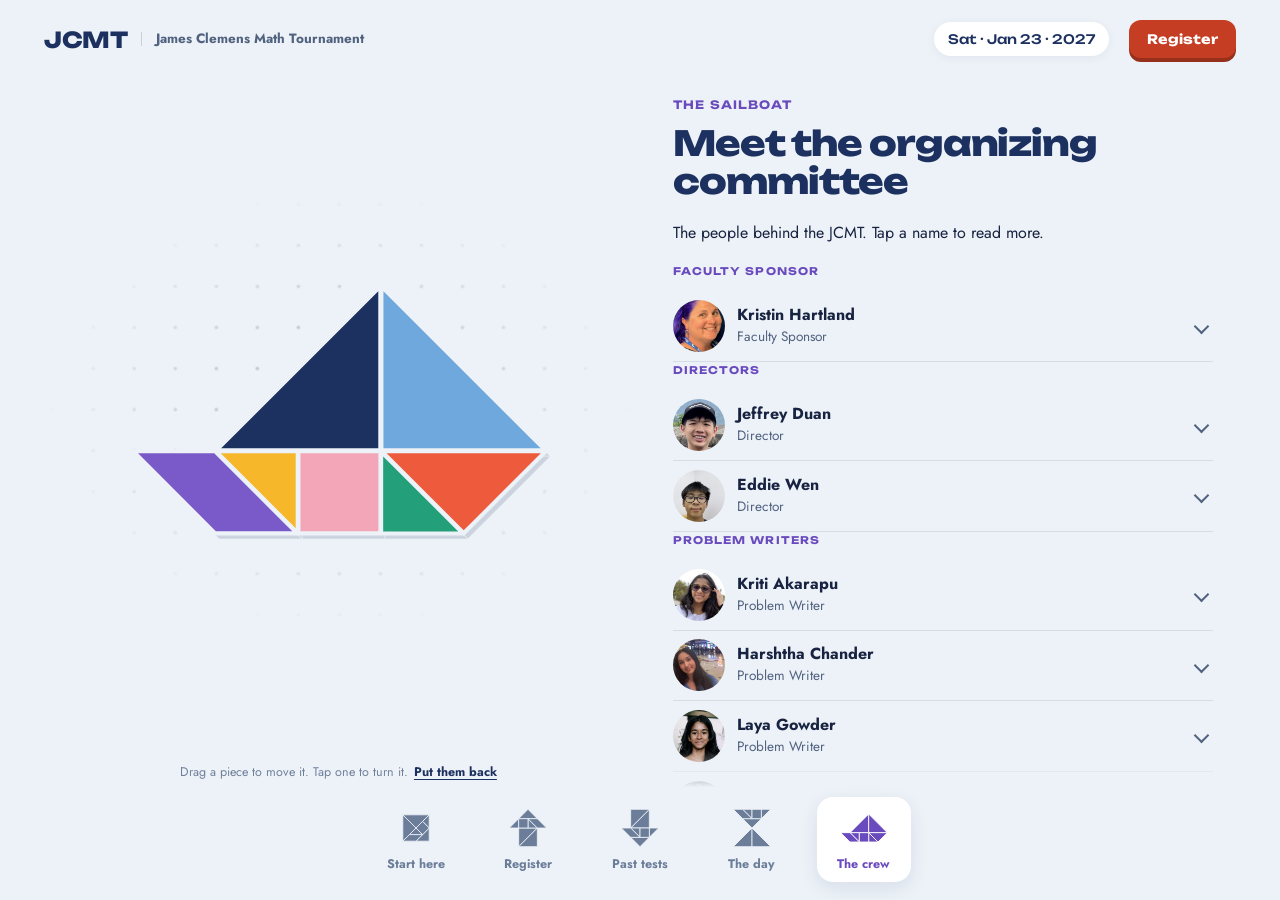
==== committee/index.html @ e437a55c "Give every page a real URL, and add robots, sitemap and a touch icon Register, Past tests, The day a" ====
<!doctype html>
<html lang="en" data-page="committee" style="--acc:#6A4BBE">
<head>
<meta charset="utf-8">
<meta name="viewport" content="width=device-width, initial-scale=1">
<title>Meet the organizing committee · James Clemens Math Tournament</title>
<meta name="description" content="Meet the students who organize the James Clemens Math Tournament, held Saturday, January 23, 2027 at James Clemens High School in Madison, Alabama.">
<meta property="og:title" content="Meet the organizing committee · James Clemens Math Tournament">
<meta property="og:description" content="Meet the students who organize the James Clemens Math Tournament, held Saturday, January 23, 2027 at James Clemens High School in Madison, Alabama.">
<meta property="og:type" content="website">
<meta property="og:url" content="https://jcmathtournament.org/committee/">
<link rel="canonical" href="https://jcmathtournament.org/committee/">
<meta property="og:image" content="https://jcmathtournament.org/social-preview.png">
<meta property="og:image:width" content="1200">
<meta property="og:image:height" content="630">
<meta property="og:image:alt" content="James Clemens Math Tournament with a tangram square">
<meta name="twitter:card" content="summary_large_image">
<meta name="theme-color" content="#EDF2F8">
<link rel="icon" href="/favicon.svg" type="image/svg+xml">
<link rel="apple-touch-icon" href="/apple-touch-icon.png">
<link rel="preconnect" href="https://fonts.googleapis.com">
<link rel="preconnect" href="https://fonts.gstatic.com" crossorigin>
<link rel="stylesheet" href="/theme.css">

<link rel="stylesheet" href="/site.css">
<script>
/* The opening animation plays on an empty screen, so the page content has to be hidden before the
   first paint. The class is set here rather than in the stylesheet — with scripting off it is never
   added and everything stays visible. Only the home page plays it, and not for reduced motion or a
   repeat visit in the same session. */
(function () {
  try {
    // Addresses shared before the site had real pages (/index.html#register) go to the real page.
    var slug = location.hash.slice(1);
    if (slug && slug !== 'home' && ['register', 'past-tests', 'schedule', 'committee'].indexOf(slug) >= 0) {
      location.replace('/' + slug + '/');
      return;
    }
    if (document.documentElement.dataset.page !== 'home') return;   // only the home page plays it
    if (matchMedia('(prefers-reduced-motion: reduce)').matches) return;
    if (sessionStorage.getItem('jcmt-intro-seen')) return;
    document.documentElement.classList.add('intro');
    // Safety net: if app.js never runs, or throws partway, don't leave the page blank.
    setTimeout(function () { document.documentElement.classList.remove('intro'); }, 3500);
  } catch (e) {}
})();
</script>
</head>
<body data-fig="boat" data-shape="a sailboat">

<div class="app">
  <header class="top">
    <a class="brand" href="/"><span>JCMT</span><small>James Clemens Math Tournament</small></a>
    <div class="when">Sat · Jan 23 · 2027</div>
    <a class="reg" href="/register/">Register</a>
  </header>
  <main class="main">
    <div class="stage">
      <svg viewBox="-3.6 -2.75 7.2 5.5" role="img" aria-label="Seven tangram pieces">
        <defs>
          <pattern id="dots" x="-.25" y="-.25" width=".5" height=".5" patternUnits="userSpaceOnUse"><circle cx=".25" cy=".25" r=".022" fill="#1D3160" opacity=".22"/></pattern>
          <radialGradient id="fade"><stop offset=".35" stop-color="#fff"/><stop offset="1" stop-color="#fff" stop-opacity="0"/></radialGradient>
          <mask id="dotmask"><rect x="-3.6" y="-2.75" width="7.2" height="5.5" fill="url(#fade)"/></mask>
        </defs>
        <rect class="dotbg" x="-3.6" y="-2.75" width="7.2" height="5.5" fill="url(#dots)" mask="url(#dotmask)"/>
        <g id="shadows"></g>
        <g id="pieces"></g>
      </svg>
      <p class="tip">Drag a piece to move it. Tap one to turn it. <button type="button" class="fix">Put them back</button></p>
    </div>
    <div class="copy"><div class="copy-in">
      <p class="kick">The sailboat</p>
      <h1>Meet the organizing committee</h1>
      <div class="sx">
<p>The people behind the JCMT. Tap a name to read more.</p>
<p class="group">Faculty sponsor</p><details class="person"><summary><img src="/img/kristin-hartland.jpg" alt="" width="52" height="52" loading="lazy"><span><b>Kristin Hartland</b><span class="role">Faculty Sponsor</span></span></summary><ul><li>PhD in Mathematics Education - MTSU</li><li>Masters in Mathematics- UMASS Lowell</li><li>Bachelor in Science in Mathematics, Minors in Physics & Secondary Education - UTEP</li><li>Avid Bowler for 26+ years, National Competitor</li><li>JCHS Head Bowling Coach</li><li>2 Children, 1 at James Clemens HS and 1 at Liberty MS</li></ul></details><p class="group">Directors</p><details class="person"><summary><img src="/img/jeffrey-duan.jpg" alt="" width="52" height="52" loading="lazy"><span><b>Jeffrey Duan</b><span class="role">Director</span></span></summary><ul><li>Sophomore at James Clemens High School</li><li>Enjoys playing piano</li><li>1-time American Invitational Mathematics Examination qualifier</li><li>1-time National MATHCOUNTS qualifier</li></ul></details><details class="person"><summary><img src="/img/eddie-wen.jpg" alt="" width="52" height="52" loading="lazy"><span><b>Eddie Wen</b><span class="role">Director</span></span></summary><ul><li>Sophomore at James Clemens High School</li><li>Enjoys watching anime and playing anime music</li><li>Has participated in math tournaments since 3rd grade</li><li>2x Alabama State MATHCOUNTS Participant</li><li>Avid tennis player for 4-5 years and varsity State qualifier</li></ul></details><p class="group">Problem writers</p><details class="person"><summary><img src="/img/kriti-akarapu.jpg" alt="" width="52" height="52" loading="lazy"><span><b>Kriti Akarapu</b><span class="role">Problem Writer</span></span></summary><ul><li>Freshman at James Clemens High School</li><li>Has participated in math tournaments since 3rd grade</li><li>2x Alabama State MATHCOUNTS Participant</li><li>Enjoys music and singing</li><li>Loves reading, anime, dancing, goofing around, and watching movies</li></ul></details><details class="person"><summary><img src="/img/harshtha-chander.jpg" alt="" width="52" height="52" loading="lazy"><span><b>Harshtha Chander</b><span class="role">Problem Writer</span></span></summary><ul><li>Sophomore at James Clemens High School</li><li>Has participated in math tournaments since 3rd grade</li><li>2024 AMC 8 Honor Roll</li><li>2025 Alabama Statewide Math Contest 1st Place in Geometry</li><li>Avid Indian Classical Dancer for around 6 years</li><li>Enjoys reading and listening to music</li></ul></details><details class="person"><summary><img src="/img/laya-gowder.jpg" alt="" width="52" height="52" loading="lazy"><span><b>Laya Gowder</b><span class="role">Problem Writer</span></span></summary><ul><li>Sophomore at James Clemens High School</li><li>Participated in Math Tournaments since 3rd grade</li><li>Avid dancer for more than 10 years</li><li>Loves art and fashion</li><li>2024 James Clemens Math Tournament 4th Place</li><li>James Clemens Math Tournament Member for 2 years</li></ul></details><details class="person"><summary><img src="/img/heidi-leonard.jpg" alt="" width="52" height="52" loading="lazy"><span><b>Heidi Leonard</b><span class="role">Problem Writer</span></span></summary><ul><li>Sophomore at James Clemens High School</li><li>Has participated in math tournaments since 8th grade</li><li>She loves reading, snow skiing, travel, and biology</li><li>Placed in local math competitions as both a middle and high school student</li></ul></details><details class="person"><summary><img src="/img/jonah-yang.jpg" alt="" width="52" height="52" loading="lazy"><span><b>Jonah Yang</b><span class="role">Problem Writer</span></span></summary><ul><li>Sophomore at James Clemens High School</li><li>1x Alabama State MATHCOUNTS qualifier</li><li>Likes math, computer science, anime, and tennis</li><li>Has been playing piano for 8 years</li></ul></details><p class="group">Alumni</p><details class="person"><summary><img src="/img/erik-wu.jpg" alt="" width="52" height="52" loading="lazy"><span><b>Erik Wu</b><span class="role">Founder</span></span></summary><ul><li>Stanford Class of 2029</li><li>Participated in Math Tournaments since 2nd grade</li><li>Avid Tennis Player for around 2 - 3 years</li><li>Loves playing piano and Korean pop music</li><li>3x American Invitational Mathematics Examination Qualifier</li><li>3rd Place Alabama Statewide High School Math Competition</li></ul></details><details class="person"><summary><img src="/img/neyan-sezhian.jpg" alt="" width="52" height="52" loading="lazy"><span><b>Neyan Sezhian</b><span class="role">Co-Founder</span></span></summary><ul><li>Cornell Class of 2029</li><li>Participated in Math Tournaments since 1st grade</li><li>Avid Golf Player for around 6 years</li><li>Loves playing piano and going to the gym</li><li>2x American Invitational Mathematics Examination Qualifier</li><li>Nickname is Nyan, the flying toaster pastry cat</li></ul></details><details class="person"><summary><img src="/img/vineet-vadrevu.jpg" alt="" width="52" height="52" loading="lazy"><span><b>Vineet Vadrevu</b><span class="role">Former Problem Writer</span></span></summary><ul><li>Junior at James Clemens High School</li><li>3 years of competitive math team experience</li><li>5 years of experience playing flute</li><li>Enjoys playing Badminton</li><li>AMC 10 Participant and 2 year Beast Academy instructor</li></ul></details></div>
    </div></div>
  </main>
  <nav class="nav" aria-label="Pages">
    <a href="/" data-fig="square"><span>Start here</span></a>
    <a href="/register/" data-fig="house"><span>Register</span></a>
    <a href="/past-tests/" data-fig="arrow"><span>Past tests</span></a>
    <a href="/schedule/" data-fig="hourglass"><span>The day</span></a>
    <a href="/committee/" data-fig="boat" aria-current="page"><span>The crew</span></a>
  </nav>
</div>

<script src="/tangram.js"></script>
<script src="/app.js"></script>
</body>
</html>
---- theme.css ----
/* Shared design tokens for index.html and 404.html.
   Change a font family or a colour here, not in the pages. */

@import url("https://fonts.googleapis.com/css2?family=Jost:wght@400;700&family=Unbounded:wght@500;700;800&display=swap");

:root{
  --navy:#1D3160; --ink:#172340; --paper:#EDF2F8; --soft:#51627f;
  --tomato:#C53D22; --tomato-lip:#96301A;
  --font-display:"Unbounded",sans-serif;
  --font-body:"Jost",ui-sans-serif,system-ui,sans-serif;
}
---- site.css ----
/* Palette, fonts and the font stacks live in theme.css. */
*{box-sizing:border-box}
[hidden]{display:none!important}
html,body{height:100%}
body{margin:0;background:var(--paper);color:var(--ink);font-family:var(--font-body);-webkit-font-smoothing:antialiased;overflow:hidden}
a{color:inherit}
:focus-visible{outline:3px solid #F6B72B;outline-offset:3px;border-radius:4px}

/* ---------- frame ---------- */
.app{height:100%;display:grid;grid-template-rows:auto minmax(0,1fr) auto}
.top{display:flex;align-items:center;gap:20px;padding:20px clamp(16px,4vw,44px) 4px}
.brand{margin:0;font-family:var(--font-display);font-weight:800;font-size:22px;color:var(--navy);display:flex;align-items:center;gap:14px;letter-spacing:-.02em;text-decoration:none}
.brand small{font-family:var(--font-body);font-weight:700;font-size:13.5px;color:var(--soft);letter-spacing:0;padding-left:14px;border-left:1.5px solid rgba(29,49,96,.18);line-height:1.1}
.when{margin-left:auto;font-family:var(--font-display);font-weight:500;font-size:13px;color:var(--navy);white-space:nowrap;padding:9px 14px;border-radius:999px;background:#fff;box-shadow:0 2px 10px rgba(29,49,96,.06)}
.reg{font-family:var(--font-display);font-weight:700;font-size:13px;background:var(--tomato);color:#fff;text-decoration:none;padding:11px 18px;border-radius:12px;box-shadow:0 4px 0 var(--tomato-lip);transition:transform .15s,box-shadow .15s;white-space:nowrap}
.reg:hover{transform:translateY(-2px);box-shadow:0 6px 0 var(--tomato-lip)}
.reg:active{transform:translateY(3px);box-shadow:0 1px 0 var(--tomato-lip)}

.main{display:grid;grid-template-columns:minmax(0,1.05fr) minmax(0,1fr);gap:clamp(16px,3vw,48px);padding-inline:clamp(16px,4vw,44px);min-height:0}
.stage{position:relative;min-height:0}
.stage svg{position:absolute;inset:0 0 30px 0;width:100%;height:calc(100% - 30px);overflow:visible;touch-action:none}
.pc{cursor:grab;stroke:var(--paper);stroke-width:.05;stroke-linejoin:round}
.pc:active{cursor:grabbing}
.shp{fill:rgba(29,49,96,.16)}
.tip{position:absolute;bottom:6px;left:0;right:0;text-align:center;font-size:12.5px;color:#6f809b;margin:0}
.tip button{font:inherit;border:0;background:none;color:var(--navy);font-weight:700;text-decoration:underline;text-underline-offset:3px;cursor:pointer;padding:0 2px}

/* copy column scrolls on its own so the art stays put */
.copy{min-height:0;overflow-y:auto;display:flex;flex-direction:column;container-type:inline-size;scrollbar-width:thin;scrollbar-color:#c3cedd transparent;
  -webkit-mask-image:linear-gradient(to bottom,transparent 0,#000 28px,#000 calc(100% - 36px),transparent 100%);mask-image:linear-gradient(to bottom,transparent 0,#000 28px,#000 calc(100% - 36px),transparent 100%)}
.copy-in{margin-block:auto;padding-block:36px 48px;max-width:540px;font-size:16px}
/* The opening animation runs against an empty screen: the frame, the copy and the stage's dotted
   backdrop stay hidden until the pieces are in place. Gated on a class that only JavaScript adds,
   and done with opacity so nothing reflows while the intro is measuring. When the class goes the
   frame fades back in; the copy is left to revealCopy(), the same staggered reveal a page change
   uses, so arriving either way looks the same. Only the frame fades, hence the short list. */
html.intro .top,html.intro .nav,html.intro .tip,html.intro .copy,html.intro .dotbg{opacity:0;pointer-events:none}
.top,.nav,.tip,.dotbg{transition:opacity .5s ease}
.kick{font-family:var(--font-display);font-size:11.5px;font-weight:700;letter-spacing:.1em;text-transform:uppercase;color:var(--acc);margin:0}
.copy h1{font-family:var(--font-display);font-weight:800;font-size:clamp(26px,2.7vw,36px);line-height:1.1;margin:12px 0 20px;color:var(--navy);letter-spacing:-.03em;text-wrap:balance}

/* home: a real welcome, not just another page */
.eyebrow{font-family:var(--font-display);font-size:12px;font-weight:700;letter-spacing:.12em;text-transform:uppercase;color:var(--tomato);margin:0}
.copy h1.hero{font-size:clamp(38px,4.3vw,62px);line-height:1.02;letter-spacing:-.04em;margin:14px 0 18px}
.lede{font-size:clamp(17px,1.35vw,19px);line-height:1.55;color:#34466a;margin:0 0 28px;max-width:34em}
.ctas{display:flex;flex-wrap:wrap;gap:12px;margin:0 0 36px}
.cta{font-family:var(--font-display);font-weight:700;font-size:14px;text-decoration:none;padding:14px 22px;border-radius:14px;transition:transform .15s,box-shadow .15s,background .15s}
.cta.go{background:var(--tomato);color:#fff;box-shadow:0 4px 0 var(--tomato-lip)}
.cta.go:hover{transform:translateY(-2px);box-shadow:0 6px 0 var(--tomato-lip)}
.cta.go:active{transform:translateY(3px);box-shadow:0 1px 0 var(--tomato-lip)}
.cta.alt{color:var(--navy);box-shadow:inset 0 0 0 2px var(--navy)}
.cta.alt:hover{background:#fff;transform:translateY(-2px)}
.cta.alt:active{transform:translateY(1px)}
.section{display:flex;align-items:center;gap:14px;font-family:var(--font-display);font-size:12px;font-weight:700;letter-spacing:.12em;text-transform:uppercase;color:var(--navy);margin:48px 0 18px}
.section::after{content:"";flex:1;height:1.5px;background:rgba(29,49,96,.14)}

.nav{display:flex;justify-content:center;gap:clamp(6px,1.4vw,18px);padding:10px 16px 18px;overflow-x:auto;scrollbar-width:none}
.nav a{display:grid;justify-items:center;gap:6px;padding:10px 14px 9px;border-radius:16px;color:#6b7d99;min-width:94px;flex:none;text-decoration:none;transition:background .15s,color .15s,transform .15s}
.nav a:hover{background:#fff;color:var(--navy);transform:translateY(-2px)}
.nav a[aria-current="page"]{background:#fff;color:var(--acc);box-shadow:0 6px 18px rgba(29,49,96,.1)}
.nav svg{width:52px;height:42px}
.nav polygon{fill:currentColor;stroke:var(--paper);stroke-width:.09;stroke-linejoin:round}
.nav a:hover polygon,.nav a[aria-current="page"] polygon{stroke:#fff}
.nav span{font-size:12.5px;font-weight:700}

/* ---------- page content ---------- */
.sx p{margin:0 0 1.05em;line-height:1.65}
.sx a{text-underline-offset:3px}
.sx a[href^="mailto:"]{overflow-wrap:anywhere}
.facts{display:grid;grid-template-columns:1fr 1fr;margin:0;background:#fff;border-radius:18px;box-shadow:0 6px 24px rgba(29,49,96,.07);overflow:hidden}
.facts div{padding:18px 20px}
.facts div:nth-child(odd){border-right:1px solid rgba(29,49,96,.09)}
.facts div:nth-child(-n+2){border-bottom:1px solid rgba(29,49,96,.09)}
.facts dt{font-family:var(--font-display);font-size:10.5px;font-weight:700;letter-spacing:.1em;text-transform:uppercase;color:var(--tomato);margin:0 0 7px}
.facts dd{margin:0;line-height:1.5;font-size:15px}
@container (max-width:400px){
  .facts{grid-template-columns:1fr}
  .facts div:nth-child(odd){border-right:0}
  .facts div:not(:last-child){border-bottom:1px solid rgba(29,49,96,.09)}
}
.fine{font-size:.88em;color:var(--soft);line-height:1.55}
.btn{display:inline-block;text-decoration:none;font-weight:700;padding:.8em 1.3em;border-radius:999px;background:var(--acc);color:#fff!important;transition:transform .15s;margin:.3em 0 1em}
.btn:hover{transform:translateY(-2px)}
.btn:active{transform:scale(.97)}
.steps{margin:0 0 1.2em;padding:0;list-style:none;counter-reset:s;display:grid;gap:.85em}
.steps li{counter-increment:s;display:grid;grid-template-columns:2.1em 1fr;column-gap:.6em;line-height:1.5}
.steps li::before{content:counter(s);grid-row:span 2;width:1.8em;height:1.8em;border-radius:50%;display:grid;place-items:center;font-weight:700;background:var(--acc);color:#fff;font-size:.85em}

.yr{margin:1.6em 0 0}
.yr h2{font-family:var(--font-display);font-weight:800;font-size:20px;color:var(--navy);margin:0 0 .2em;letter-spacing:-.02em}
/* each row: division, then written + team; the columns line up from row to row */
.drow{display:grid;grid-template-columns:auto auto;justify-content:start;align-items:center;gap:.45em 1.6em;padding:.7em 0;border-bottom:1px solid rgba(23,35,64,.1)}
.dn{grid-column:1/-1;font-weight:700}
@container (min-width:470px){.drow{grid-template-columns:8.4em auto auto}.dn{grid-column:auto}}
.grp{display:flex;align-items:center;gap:.35em}
.gl{font-size:.78em;font-weight:700;color:var(--soft);min-width:3.9em}
.grp a{font-size:.84em;font-weight:700;text-decoration:none;padding:.28em .8em;border-radius:999px;border:1.5px solid rgba(23,35,64,.3);transition:background .15s,border-color .15s,transform .15s}
.grp a:hover{border-color:var(--acc);transform:translateY(-1px)}
.grp a.k{background:var(--acc);border-color:var(--acc);color:#fff}

.times{list-style:none;margin:0 0 1.2em;padding:0}
.times li{display:grid;grid-template-columns:6.4em 1fr;gap:.9em;padding:.6em 0;border-bottom:1px solid rgba(23,35,64,.1);line-height:1.45}
.times b{font-variant-numeric:tabular-nums;color:var(--soft);font-weight:700}
.times li.hl b{color:var(--acc)}
.times li.hl span{font-weight:700}
.times small{display:block;font-weight:400;font-size:.86em;color:var(--soft);margin-top:.3em;line-height:1.45}

.group{font-family:var(--font-display);font-size:10.5px;font-weight:700;letter-spacing:.1em;text-transform:uppercase;color:var(--acc);margin:1.4em 0 .4em}
.person{border-bottom:1px solid rgba(23,35,64,.1)}
.person summary{list-style:none;display:grid;grid-template-columns:52px 1fr auto;gap:12px;align-items:center;padding:.55em 0;cursor:pointer;border-radius:10px}
.person summary::-webkit-details-marker{display:none}
.person img{width:52px;height:52px;border-radius:50%;object-fit:cover;display:block;background:#dde5ef}
.person b{display:block;line-height:1.2}
.person .role{font-size:.85em;color:var(--soft)}
.person summary::after{content:"";width:9px;height:9px;border-right:2px solid var(--soft);border-bottom:2px solid var(--soft);transform:rotate(45deg);margin-right:6px;transition:transform .2s}
.person[open] summary::after{transform:rotate(225deg)}
.person summary:hover b{color:var(--acc)}
.person ul{margin:0 0 .9em;padding:0 0 0 64px;list-style:none;display:grid;gap:.3em;font-size:.93em;line-height:1.45}
.person ul li{position:relative;padding-left:1em}
.person ul li::before{content:"";position:absolute;left:0;top:.6em;width:5px;height:5px;border-radius:1px;background:var(--acc);transform:rotate(45deg)}
.person[open] ul{animation:drop .3s ease-out}
@keyframes drop{from{opacity:0;transform:translateY(-6px)}to{opacity:1;transform:none}}

/* ---------- phones ---------- */
@media (max-width:780px){
  body{overflow:auto}
  .app{display:block;height:auto;min-height:100%}
  .main{grid-template-columns:1fr}
  .stage{height:44vh;min-height:270px}
  .copy{overflow:visible;-webkit-mask-image:none;mask-image:none}
  .copy-in{padding-block:8px 28px}
  .copy h1.hero{font-size:clamp(34px,10vw,44px)}
  .ctas{margin-bottom:28px}
  .cta{flex:1 1 auto;text-align:center}
  .section{margin-top:40px}
  .when,.brand small{display:none}
  .top{justify-content:space-between}
  .nav{justify-content:stretch;gap:2px;padding:6px 8px 10px;position:sticky;bottom:0;background:var(--paper);box-shadow:0 -8px 20px rgba(237,242,248,.9)}
  .nav a{min-width:0;flex:1 1 0;padding:8px 2px 6px}
  .nav svg{width:40px;height:34px}
  .nav span{font-size:11px;white-space:nowrap}
}
@media (prefers-reduced-motion:reduce){
  *{transition-duration:.01ms!important;animation:none!important}
}
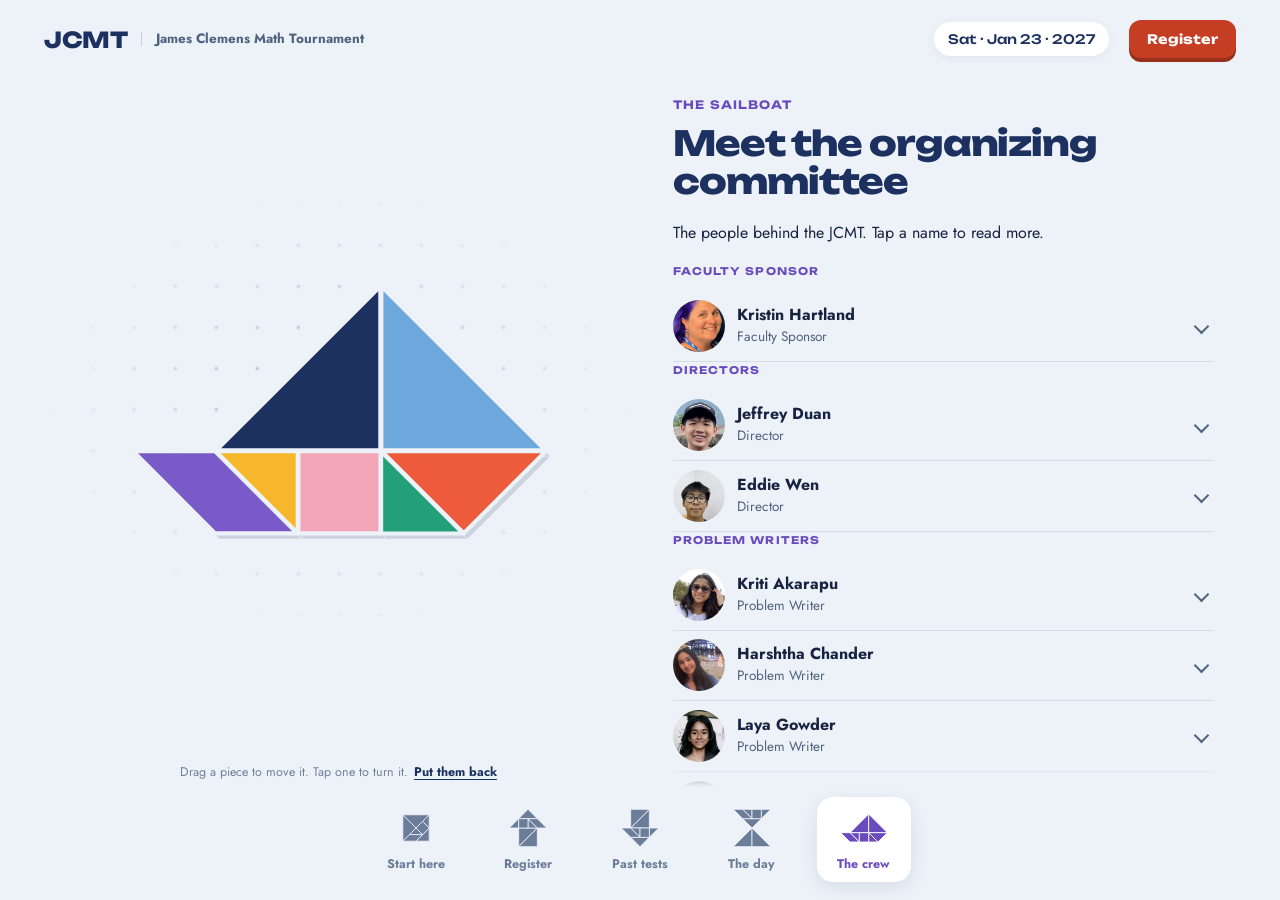
==== commit da63a9ff: "Update icon refs" ====
--- a/committee/index.html
+++ b/committee/index.html
@@ -16,7 +16,8 @@
 <meta property="og:image:alt" content="James Clemens Math Tournament with a tangram square">
 <meta name="twitter:card" content="summary_large_image">
 <meta name="theme-color" content="#EDF2F8">
-<link rel="icon" href="/favicon.svg" type="image/svg+xml">
+<link rel="icon" href="/favicon.ico" sizes="any">
+<link rel="icon" href="/icon.svg" type="image/svg+xml">
 <link rel="apple-touch-icon" href="/apple-touch-icon.png">
 <link rel="preconnect" href="https://fonts.googleapis.com">
 <link rel="preconnect" href="https://fonts.gstatic.com" crossorigin>
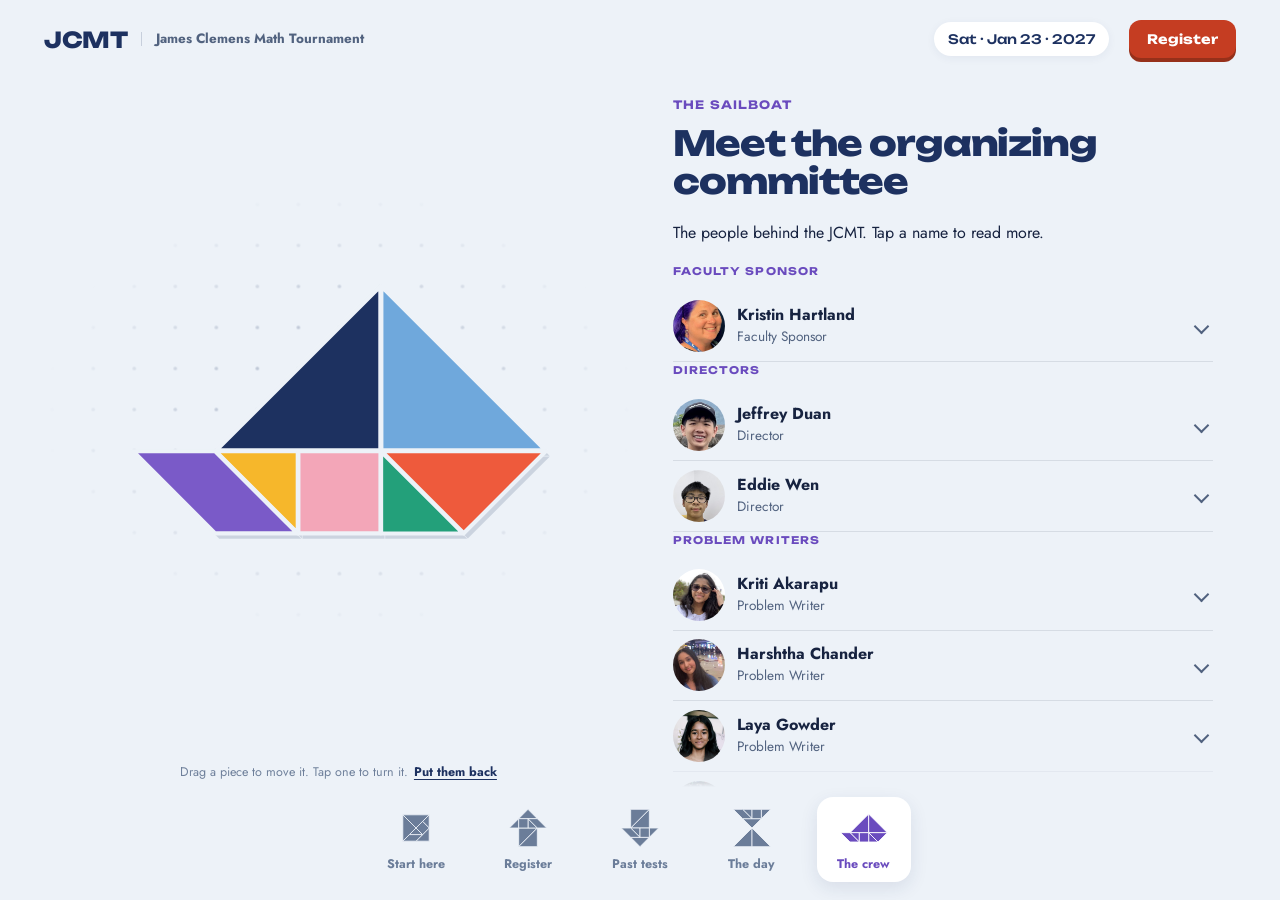
==== commit 146b2088: "Update icon refs 2" ====
--- a/committee/index.html
+++ b/committee/index.html
@@ -16,7 +16,8 @@
 <meta property="og:image:alt" content="James Clemens Math Tournament with a tangram square">
 <meta name="twitter:card" content="summary_large_image">
 <meta name="theme-color" content="#EDF2F8">
-<link rel="icon" href="/favicon.ico" sizes="any">
+<link rel="icon" href="/favicon.ico" sizes="48x48">
+<link rel="icon" href="/favicon-96x96.png" type="image/png" sizes="96x96">
 <link rel="icon" href="/icon.svg" type="image/svg+xml">
 <link rel="apple-touch-icon" href="/apple-touch-icon.png">
 <link rel="preconnect" href="https://fonts.googleapis.com">
